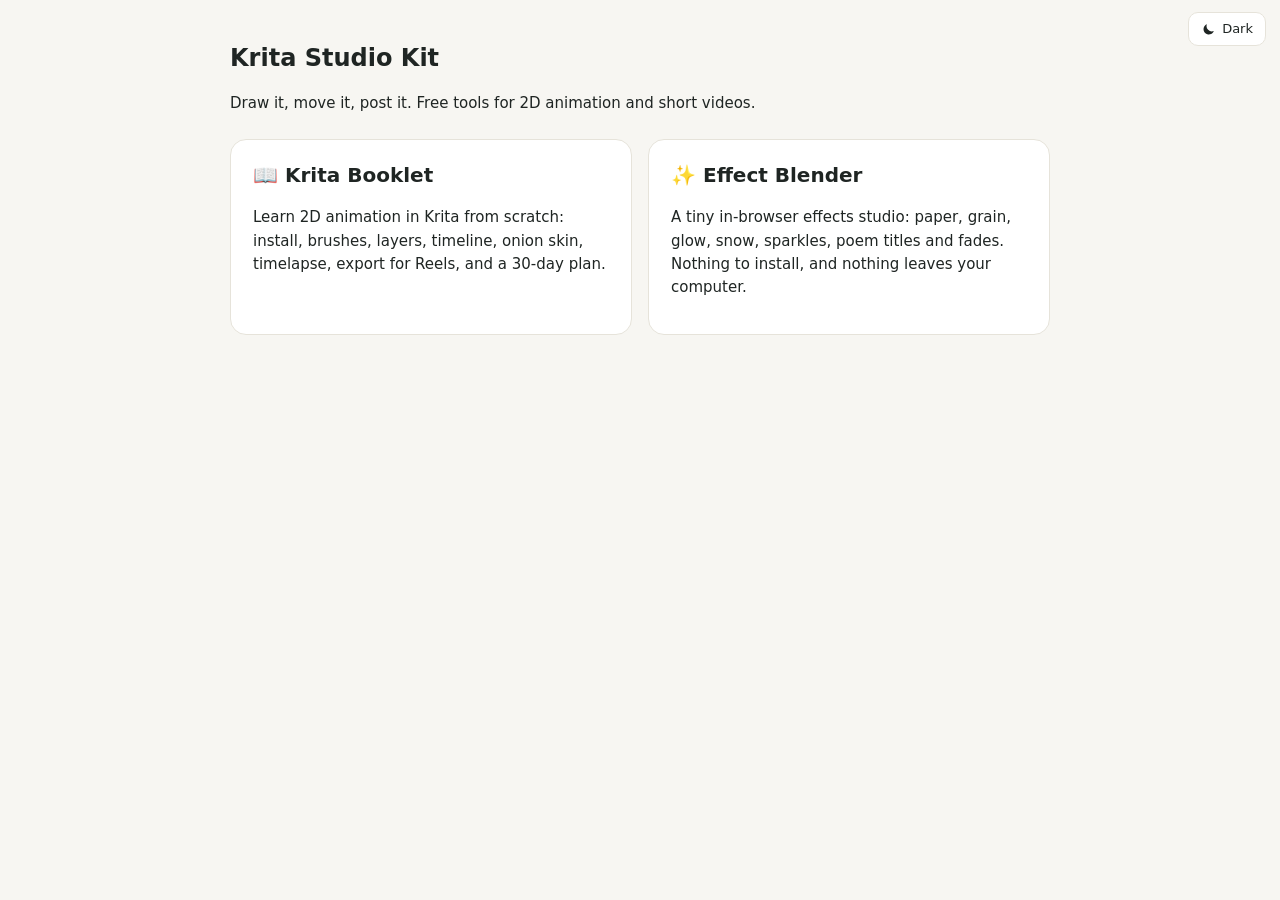
==== index.html @ 1aee7517 "Krita Studio Kit: animation booklet and Effect Blender app" ====
<!doctype html>
<html lang="en"><head><meta charset="utf-8"><meta name="viewport" content="width=device-width, initial-scale=1">
<title>Krita Studio Kit</title><link rel="stylesheet" href="theme.css"><script src="theme-toggle.js" defer></script>
<style>main{max-width:860px;margin:40px auto;padding:0 20px}.cards{display:grid;grid-template-columns:repeat(auto-fit,minmax(280px,1fr));gap:16px;margin-top:24px}.cards a{text-decoration:none;color:inherit}.cards .card{height:100%}</style>
</head><body><main>
<h1>Krita Studio Kit</h1>
<p>Draw it, move it, post it. Free tools for 2D animation and short videos.</p>
<div class="cards">
<a href="booklet/"><div class="card"><h2>📖 Krita Booklet</h2><p>Learn 2D animation in Krita from scratch: install, brushes, layers, timeline, onion skin, timelapse, export for Reels, and a 30-day plan.</p></div></a>
<a href="effect-blender/"><div class="card"><h2>✨ Effect Blender</h2><p>A tiny in-browser effects studio: paper, grain, glow, snow, sparkles, poem titles and fades. Nothing to install, and nothing leaves your computer.</p></div></a>
</div></main></body></html>
---- theme.css ----
/* ui-style theme: light + dark tokens and the shared components.
   Paste it inline into the page's <style> (pages stay one shareable file).
   With no data-theme on <html> it follows the system; data-theme="light"|"dark" overrides.
   Palette = the gibp-step-walkthrough one the user loved (paper, teal, $ blue, ¥ orange). */
:root {
  color-scheme: light dark;
  --bg: light-dark(#f7f6f2, #151817);      --card: light-dark(#fff, #1d2120);
  --soft: light-dark(#f1f4f2, #232927);    --head: light-dark(#eaf0ed, #252c2a);
  --ink: light-dark(#1f2523, #e6eae8);     --mut: light-dark(#66706c, #9aa4a0);
  --line: light-dark(#e6e3da, #2d3331);    --scroll: light-dark(#cdc7bc, #3d3a34);
  --acc: light-dark(#0f6e5a, #56c2a6);     --acc-soft: light-dark(#e3f2ed, #1d3530);
  --on-acc: light-dark(#fff, #0c1f1a);
  --usd: light-dark(#2f5fb3, #7aa2ff);     --jpy: light-dark(#b5651d, #f0a35e);
  --bank: light-dark(#5b5bd6, #a5a5ff);    --bank-soft: light-dark(#ecebff, #26264a);
  --up: light-dark(#1b7a3d, #7bd88f);      --dn: light-dark(#b3261e, #ff8a80);
  --bad-bg: light-dark(#fbe9e7, #3a2220);
  --warn: light-dark(#8a5300, #f0b35a);    --warn-bg: light-dark(#fff5e3, #30261a);
  --r: 16px; --r-in: 10px; --fast: 150ms; --mid: 220ms;
  --mono: ui-monospace, Menlo, Consolas, monospace;
}
:root[data-theme="light"] { color-scheme: light; }
:root[data-theme="dark"] { color-scheme: dark; }

/* base */
* { box-sizing: border-box; }
body { margin: 0; background: var(--bg); color: var(--ink); font: 15px/1.55 system-ui, -apple-system, "Segoe UI", Roboto, sans-serif; }
.wrap { max-width: 1000px; margin: 0 auto; padding: 22px 18px 60px; }
h1 { font-size: 24px; margin: 0; }
h2 { font-size: 20px; margin: 0 0 6px; }
h3 { font-size: 12.5px; text-transform: uppercase; letter-spacing: .07em; color: var(--mut); margin: 18px 0 8px; }
.sub { color: var(--mut); font-size: 13.5px; margin: 2px 0 12px; }
.mut { color: var(--mut); }
a { color: var(--acc); }
code { font: 12.5px var(--mono); }
.num { font-variant-numeric: tabular-nums; white-space: nowrap; }
.usd { color: var(--usd); } .jpy { color: var(--jpy); } .up { color: var(--up); } .dn { color: var(--dn); }
:focus-visible { outline: 2px solid var(--acc); outline-offset: 2px; }

/* scrollbars follow the theme (user, 2026-10-15) */
::-webkit-scrollbar { width: 12px; height: 12px; }
::-webkit-scrollbar-track, ::-webkit-scrollbar-corner { background: transparent; }
::-webkit-scrollbar-thumb { background: var(--scroll); background-clip: padding-box; border: 3px solid transparent; border-radius: 999px; }
@supports not selector(::-webkit-scrollbar) { html { scrollbar-color: var(--scroll) transparent; } }

/* layout: top row, sticky step bar, list-left / detail-right split */
.top { display: flex; gap: 12px; align-items: center; justify-content: space-between; margin-bottom: 12px; }
.bar { position: sticky; top: 0; z-index: 2; background: var(--bg); display: flex; gap: 10px; align-items: center; padding: 8px 0; border-bottom: 1px solid var(--line); }
.split { display: grid; grid-template-columns: 280px 1fr; gap: 18px; align-items: start; }
.item { display: flex; justify-content: space-between; gap: 8px; padding: 6px 10px; border-radius: 8px; cursor: pointer; }
.item:hover { background: var(--soft); }
.item.on { background: var(--acc-soft); color: var(--acc); font-weight: 600; }
@media (max-width: 820px) { .split { grid-template-columns: 1fr; } }

/* cards and number tiles */
.card { background: var(--card); border: 1px solid var(--line); border-radius: var(--r); padding: 20px 22px; }
.card + .card { margin-top: 14px; }
.grid { display: grid; gap: 12px; grid-template-columns: repeat(auto-fill, minmax(240px, 1fr)); }
.tiles { display: grid; gap: 10px; grid-template-columns: repeat(auto-fill, minmax(180px, 1fr)); margin: 12px 0; }
.tile { background: var(--card); border: 1px solid var(--line); border-radius: 12px; padding: 10px 14px; }
.tile b { display: block; font-size: 24px; line-height: 1.15; color: var(--acc); font-variant-numeric: tabular-nums; overflow-wrap: anywhere; }
.tile span { font-size: 13px; color: var(--mut); }

/* buttons, step pills, theme switch */
button, .btn { font: inherit; color: var(--ink); background: var(--card); border: 1px solid var(--line); border-radius: var(--r-in); padding: 6px 12px; cursor: pointer; transition: background var(--fast); }
button:hover, .btn:hover { background: var(--soft); }
button:disabled { opacity: .35; cursor: default; }
.btn.primary { background: var(--acc); border-color: var(--acc); color: var(--on-acc); }
.pill { border: 0; background: none; color: var(--mut); border-radius: 8px; padding: 3px 7px; font: 600 12.5px/1.2 var(--mono); }
.pill.on { background: var(--acc); color: var(--on-acc); }
.theme-toggle { display: inline-flex; align-items: center; gap: 6px; font-size: 13px; }
.theme-toggle svg { width: 15px; height: 15px; }
.theme-toggle.float { position: fixed; top: 12px; right: 14px; z-index: 20; }

/* chips: colour says the family, so no names or numbers are needed */
.chip { display: inline-flex; align-items: center; gap: 4px; border: 1px solid transparent; border-radius: 999px; padding: 0 9px; font-size: 12px; font-weight: 600; background: var(--soft); color: var(--mut); white-space: nowrap; }
.chip.acc { background: var(--acc-soft); color: var(--acc); }
.chip.bank { background: var(--bank-soft); color: var(--bank); }
.chip.warn { background: var(--warn-bg); color: var(--warn); }
.chip.bad { background: var(--bad-bg); color: var(--dn); }
.chip.usd, .chip.jpy, .chip.line { background: none; border-color: currentColor; }
.chip.dashed { background: none; border: 1px dashed currentColor; }

/* rectangular tabs (user, 2026-11-16) */
.tabs { display: flex; gap: 4px; border-bottom: 1px solid var(--line); margin: 12px 0; }
.tab { border: 1px solid var(--line); border-bottom: 0; border-radius: 4px 4px 0 0; background: var(--soft); color: var(--mut); padding: 7px 14px; font-weight: 600; margin-bottom: -1px; }
.tab.on, .tab[aria-selected="true"] { background: var(--card); color: var(--ink); box-shadow: inset 0 2px 0 var(--acc); }

/* tables: header stands apart from the page; amounts right-aligned */
table { width: 100%; border-collapse: collapse; font-size: 14px; }
th { background: var(--head); font-size: 12.5px; font-weight: 600; text-align: left; padding: 7px 10px; border-bottom: 1px solid var(--line); }
td { padding: 6px 10px; border-bottom: 1px solid var(--line); vertical-align: top; }
th.num, td.num { text-align: right; }
tbody tr:hover { background: var(--soft); }

/* depth behind a click */
details { border: 1px solid var(--line); border-radius: 12px; padding: 8px 12px; background: var(--card); }
details + details { margin-top: 8px; }
summary { cursor: pointer; font-weight: 600; color: var(--acc); list-style: none; }
summary::-webkit-details-marker { display: none; }
summary::before { content: "\25B8"; display: inline-block; margin-right: 6px; transition: transform var(--fast); }
details[open] > summary::before { transform: rotate(90deg); }
details[open] > summary { margin-bottom: 8px; }

/* teaching boxes: new word, doubtful, the working, dotted terms, remarks */
.word { border-left: 3px solid var(--acc); padding: 4px 12px; margin: 0 0 12px; }
.word b { color: var(--acc); }
.doubt { background: var(--warn-bg); border-radius: var(--r-in); padding: 8px 14px; }
.doubt > b:first-child { color: var(--warn); }
.math { background: var(--soft); border-radius: var(--r-in); padding: 8px 12px; font-variant-numeric: tabular-nums; }
.term { border-bottom: 1.5px dotted var(--acc); cursor: help; position: relative; }
.term[data-tip]:hover::after, .term[data-tip]:focus::after { content: attr(data-tip); position: absolute; left: 0; top: calc(100% + 6px); z-index: 30; width: max-content; max-width: 280px; background: var(--ink); color: var(--bg); border-radius: 8px; padding: 6px 9px; font-size: 13px; font-weight: 400; }
textarea, input, select { font: inherit; color: var(--ink); background: var(--soft); border: 1px solid var(--line); border-radius: 8px; padding: 6px 8px; }

/* flows: boxes joined by dashed links; a check (an `if`) is its own amber box */
.flow { display: flex; align-items: center; overflow-x: auto; padding: 6px 0; }
.node { background: var(--card); border: 1px solid var(--line); border-radius: 12px; padding: 8px 12px; text-align: center; min-width: 110px; }
.node small { display: block; color: var(--mut); font-size: 12px; }
.node.on { border-color: var(--acc); box-shadow: 0 0 0 3px var(--acc-soft); }
.node.check { border: 1.5px dashed var(--warn); background: var(--warn-bg); }
.link { flex: 1; min-width: 36px; height: 2px; background: repeating-linear-gradient(90deg, var(--line) 0 6px, transparent 6px 11px); }
.link.on { background: repeating-linear-gradient(90deg, var(--acc) 0 6px, transparent 6px 11px); background-size: 22px 2px; }
.live::before { content: ""; display: inline-block; width: 8px; height: 8px; margin-right: 6px; border-radius: 50%; background: currentColor; }

/* motion only where it explains something, never for people who asked for less */
@media (prefers-reduced-motion: no-preference) {
  .reveal { animation: ui-in var(--mid) ease both; }
  .link.on { animation: ui-run .9s linear infinite; }
  .live::before { animation: ui-pulse 1.2s ease-in-out infinite; }
}
@keyframes ui-in { from { opacity: 0; transform: translateY(8px); } }
@keyframes ui-run { to { background-position: 22px 0; } }
@keyframes ui-pulse { 50% { opacity: .25; } }
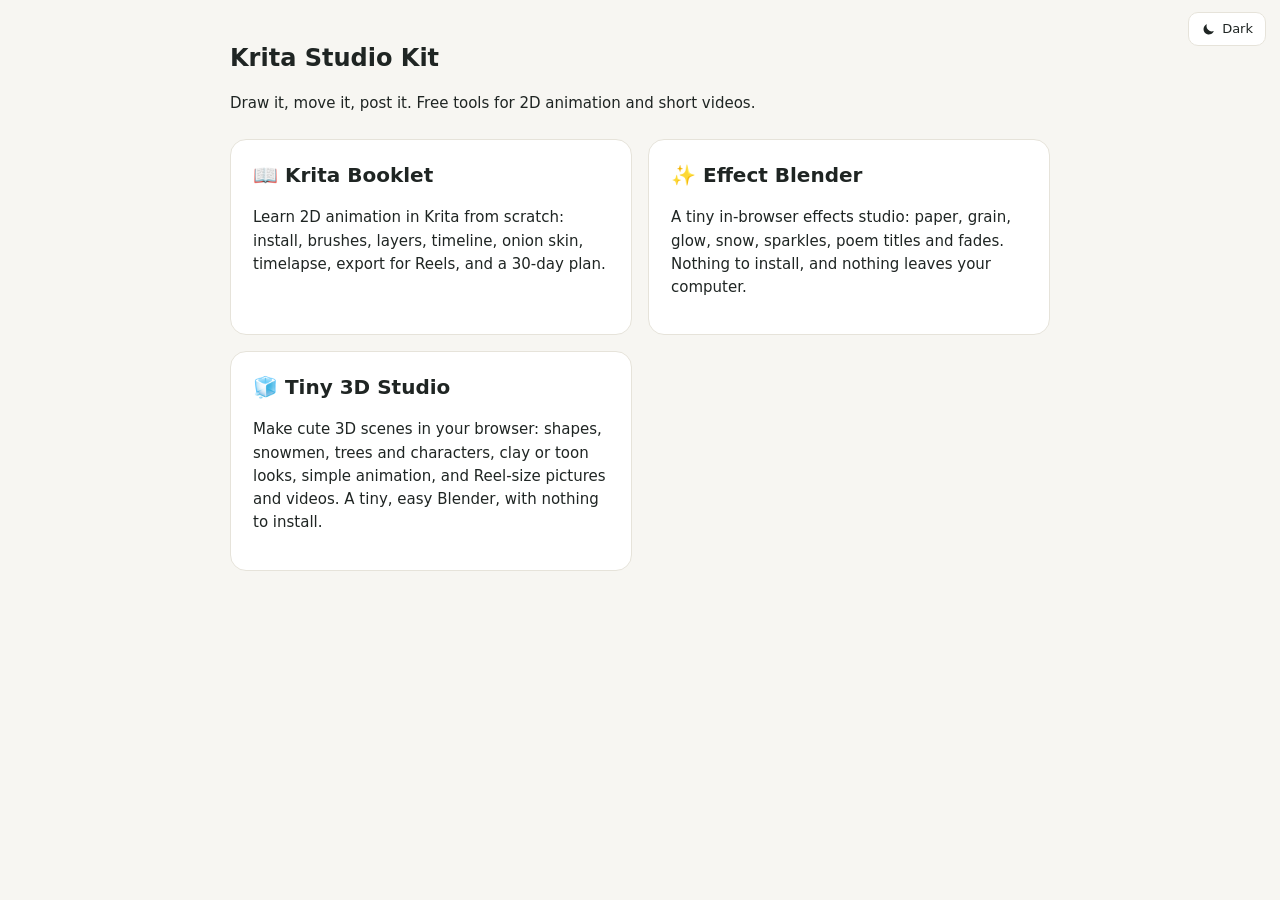
==== commit dc9c40df: "Add Tiny 3D Studio: lightweight in-browser 3D maker" ====
--- a/index.html
+++ b/index.html
@@ -8,4 +8,5 @@
 <div class="cards">
 <a href="booklet/"><div class="card"><h2>📖 Krita Booklet</h2><p>Learn 2D animation in Krita from scratch: install, brushes, layers, timeline, onion skin, timelapse, export for Reels, and a 30-day plan.</p></div></a>
 <a href="effect-blender/"><div class="card"><h2>✨ Effect Blender</h2><p>A tiny in-browser effects studio: paper, grain, glow, snow, sparkles, poem titles and fades. Nothing to install, and nothing leaves your computer.</p></div></a>
+<a href="3d-studio/"><div class="card"><h2>🧊 Tiny 3D Studio</h2><p>Make cute 3D scenes in your browser: shapes, snowmen, trees and characters, clay or toon looks, simple animation, and Reel-size pictures and videos. A tiny, easy Blender, with nothing to install.</p></div></a>
 </div></main></body></html>
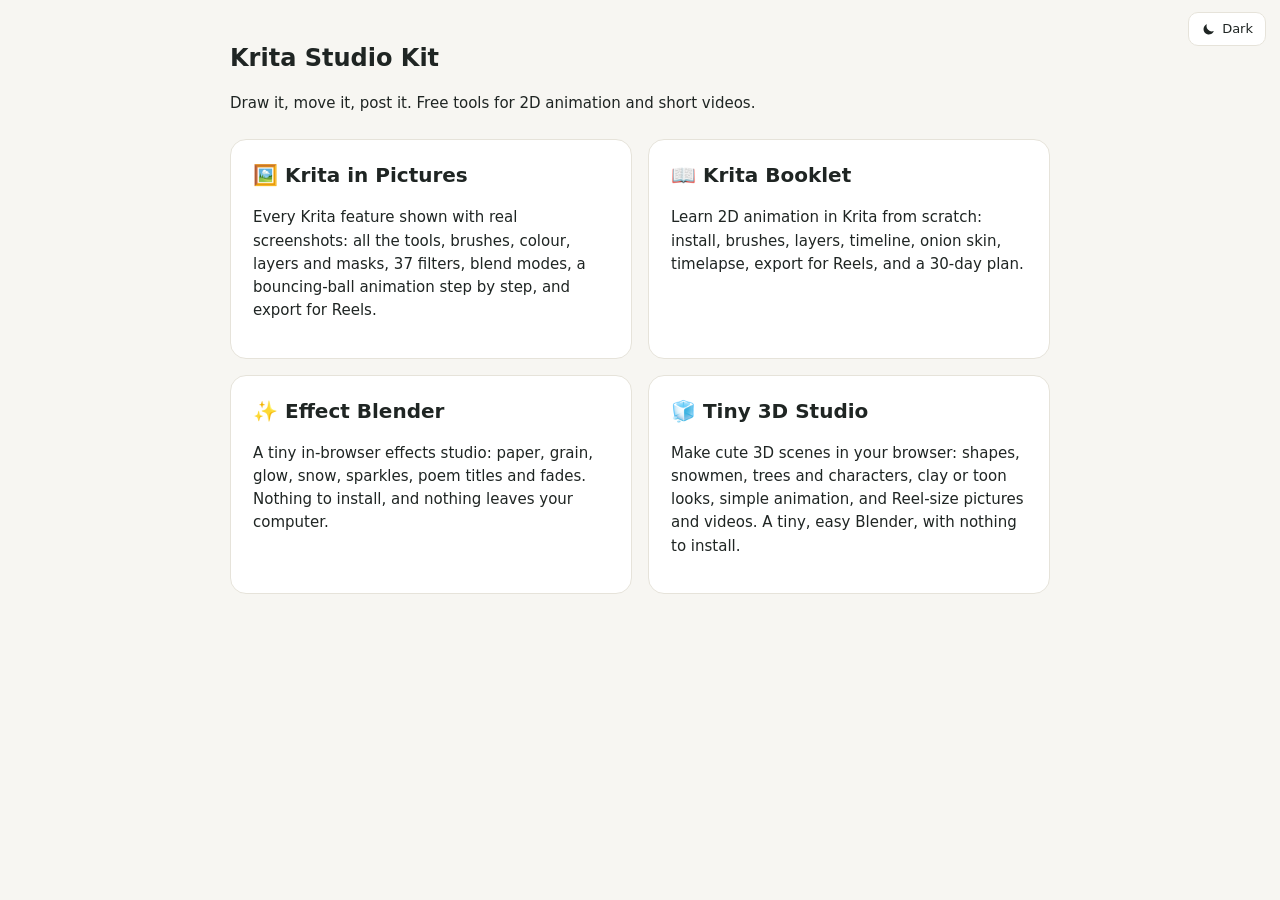
==== commit 7340e3d5: "Add Krita visual guide: every feature in real screenshots" ====
--- a/index.html
+++ b/index.html
@@ -6,6 +6,7 @@
 <h1>Krita Studio Kit</h1>
 <p>Draw it, move it, post it. Free tools for 2D animation and short videos.</p>
 <div class="cards">
+<a href="visual-guide/"><div class="card"><h2>🖼️ Krita in Pictures</h2><p>Every Krita feature shown with real screenshots: all the tools, brushes, colour, layers and masks, 37 filters, blend modes, a bouncing-ball animation step by step, and export for Reels.</p></div></a>
 <a href="booklet/"><div class="card"><h2>📖 Krita Booklet</h2><p>Learn 2D animation in Krita from scratch: install, brushes, layers, timeline, onion skin, timelapse, export for Reels, and a 30-day plan.</p></div></a>
 <a href="effect-blender/"><div class="card"><h2>✨ Effect Blender</h2><p>A tiny in-browser effects studio: paper, grain, glow, snow, sparkles, poem titles and fades. Nothing to install, and nothing leaves your computer.</p></div></a>
 <a href="3d-studio/"><div class="card"><h2>🧊 Tiny 3D Studio</h2><p>Make cute 3D scenes in your browser: shapes, snowmen, trees and characters, clay or toon looks, simple animation, and Reel-size pictures and videos. A tiny, easy Blender, with nothing to install.</p></div></a>
